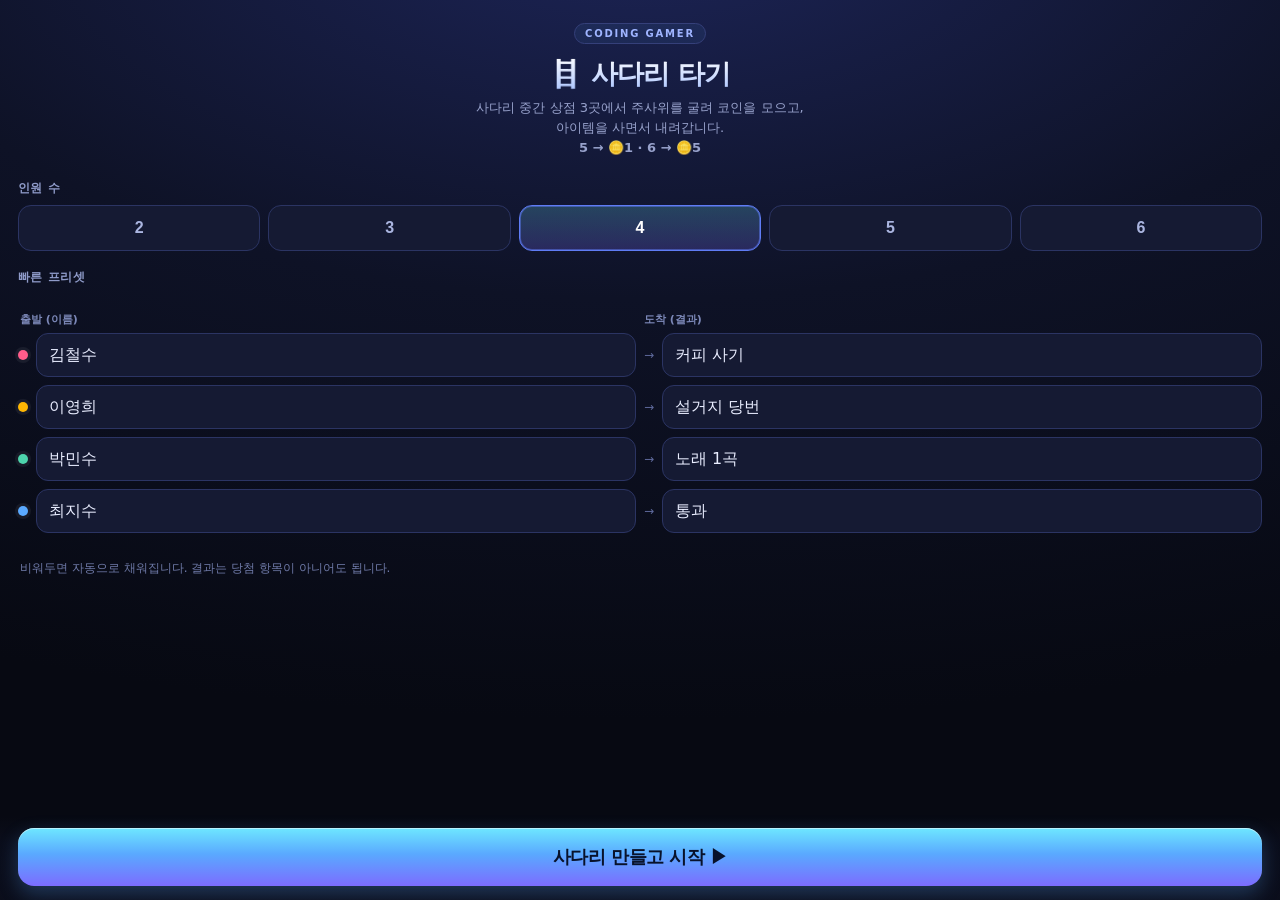
==== ladder/index.html @ 8402fd45 "사다리 타기 게임 1차: 상점 3곳·주사위 코인·아이템 슬롯 (/ladder/)" ====
<!doctype html>
<html lang="ko">
<head>
<meta charset="utf-8">
<meta name="viewport" content="width=device-width, initial-scale=1, viewport-fit=cover, maximum-scale=1, user-scalable=no">
<meta name="theme-color" content="#0b0e1c">
<meta name="apple-mobile-web-app-capable" content="yes">
<meta name="apple-mobile-web-app-status-bar-style" content="black-translucent">
<title>사다리 타기 · Coding Gamer</title>
<style>
  :root{
    --bg:#0b0e1c;
    --card:#151a33;
    --card2:#1b2142;
    --line:#2b3463;
    --txt:#e9edff;
    --dim:#98a2cc;
    --gold:#ffd166;
    --mint:#4dd4ac;
    --pink:#ff5c8a;
    --blue:#5aa9ff;
  }
  *{box-sizing:border-box;-webkit-tap-highlight-color:transparent}
  html,body{margin:0;padding:0;height:100%}
  body{
    background:radial-gradient(130% 90% at 50% -10%, #1d2559 0%, #0e1226 48%, #070912 100%);
    color:var(--txt);
    font-family:-apple-system,BlinkMacSystemFont,"Apple SD Gothic Neo","Pretendard","Malgun Gothic",system-ui,sans-serif;
    overscroll-behavior:none;
    -webkit-font-smoothing:antialiased;
  }
  #app{
    position:relative;
    height:100vh;
    height:100dvh;
    width:100%;
    overflow:hidden;
  }
  .screen{
    position:absolute;inset:0;
    display:none;
    flex-direction:column;
    padding-top:env(safe-area-inset-top);
    padding-bottom:env(safe-area-inset-bottom);
  }
  .screen.on{display:flex}

  /* ---------- 공통 ---------- */
  .badge{
    display:inline-block;
    font-size:10px;letter-spacing:.18em;font-weight:800;
    color:#9fb4ff;
    border:1px solid #35407a;
    border-radius:999px;
    padding:4px 10px;
    background:rgba(90,169,255,.08);
  }
  .primary{
    appearance:none;border:0;
    background:linear-gradient(180deg,#6ee7ff 0%,#5aa9ff 45%,#7c6cff 100%);
    color:#08122b;
    font-weight:900;
    font-size:17px;
    letter-spacing:-.01em;
    border-radius:16px;
    min-height:54px;
    padding:0 18px;
    box-shadow:0 8px 20px rgba(90,169,255,.28), inset 0 1px 0 rgba(255,255,255,.5);
    touch-action:manipulation;
  }
  .primary:active{transform:translateY(1px) scale(.995)}
  .primary:disabled{filter:grayscale(.55) brightness(.8);box-shadow:none;color:#c7d2f5}
  .primary.big{min-height:58px;font-size:18px;width:100%}
  .ghost{
    appearance:none;
    background:rgba(255,255,255,.06);
    color:#cfd8ff;
    border:1px solid var(--line);
    border-radius:15px;
    min-height:48px;
    font-size:15px;font-weight:700;
    padding:0 16px;
    touch-action:manipulation;
  }
  .ghost:active{background:rgba(255,255,255,.11)}
  .ghost.wide{width:100%}
  .icon-btn{
    appearance:none;border:1px solid var(--line);
    background:rgba(255,255,255,.05);
    color:#cfd8ff;
    width:40px;height:40px;border-radius:12px;
    font-size:20px;line-height:1;
    display:flex;align-items:center;justify-content:center;
    touch-action:manipulation;
  }

  /* ---------- 설정 화면 ---------- */
  #screen-setup{overflow-y:auto;-webkit-overflow-scrolling:touch}
  .setup-head{padding:22px 20px 8px;text-align:center;flex:0 0 auto}
  .setup-head h1{
    margin:12px 0 6px;
    font-size:27px;letter-spacing:-.03em;
    background:linear-gradient(180deg,#ffffff,#a9c3ff);
    -webkit-background-clip:text;background-clip:text;color:transparent;
  }
  .setup-head p{margin:0;color:var(--dim);font-size:13px;line-height:1.55}
  .setup-body{padding:14px 18px 8px;display:flex;flex-direction:column;gap:18px;flex:1 0 auto}
  .field > label,.col-title{
    display:block;font-size:12px;font-weight:800;color:#8f9bc9;
    letter-spacing:.04em;margin-bottom:8px;
  }
  .seg{display:flex;gap:8px}
  .seg button{
    flex:1;appearance:none;
    background:var(--card);border:1px solid var(--line);
    color:#aab5e0;font-size:16px;font-weight:800;
    height:46px;border-radius:13px;touch-action:manipulation;
  }
  .seg button.on{
    background:linear-gradient(180deg,rgba(110,231,255,.22),rgba(124,108,255,.24));
    border-color:#5f7cf5;color:#fff;
    box-shadow:0 0 0 1px rgba(95,124,245,.5) inset;
  }
  .chips{display:flex;gap:8px;flex-wrap:wrap}
  .chips button{
    appearance:none;
    background:rgba(255,255,255,.05);
    border:1px solid var(--line);
    color:#c3cdf0;
    font-size:13px;font-weight:700;
    padding:9px 12px;border-radius:999px;
    touch-action:manipulation;
  }
  .chips button:active{background:rgba(255,255,255,.12)}
  .prow-head{display:flex;gap:8px;margin:0 2px 6px;font-size:11px;font-weight:800;color:#7c88b8}
  .prow-head span:first-child{flex:1}
  .prow-head span:last-child{flex:1}
  .prow{display:flex;align-items:center;gap:8px;margin-bottom:8px}
  .prow .dot{width:10px;height:10px;border-radius:50%;flex:0 0 auto;box-shadow:0 0 0 3px rgba(255,255,255,.06)}
  .prow .arw{color:#5d689a;font-size:12px;flex:0 0 auto}
  .prow input{
    flex:1 1 0;min-width:0;
    background:var(--card);
    border:1px solid var(--line);
    color:var(--txt);
    border-radius:12px;
    height:44px;padding:0 12px;
    font-size:16px; /* iOS 확대 방지 */
    font-family:inherit;
  }
  .prow input::placeholder{color:#5b659a}
  .prow input:focus{outline:none;border-color:#5f7cf5;background:#1a2044}
  .hint{color:#6f7aa8;font-size:12px;line-height:1.5;margin:0 2px}
  .setup-foot{
    flex:0 0 auto;
    padding:12px 18px 14px;
    background:linear-gradient(180deg,rgba(11,14,28,0),rgba(11,14,28,.92) 32%);
    position:sticky;bottom:0;
  }

  /* ---------- 게임 화면 ---------- */
  #screen-game{padding:0}
  .topbar{
    flex:0 0 auto;
    display:flex;align-items:center;gap:10px;
    padding:calc(8px + env(safe-area-inset-top)) 14px 8px;
  }
  .tb-mid{flex:1;min-width:0;text-align:center}
  .tb-label{font-size:10px;font-weight:800;letter-spacing:.12em;color:#7f8bbd}
  .tb-name{
    font-size:16px;font-weight:900;letter-spacing:-.02em;
    white-space:nowrap;overflow:hidden;text-overflow:ellipsis;
  }
  .coin-chip{
    display:flex;align-items:center;gap:5px;
    background:rgba(255,209,102,.1);
    border:1px solid rgba(255,209,102,.35);
    color:var(--gold);
    border-radius:999px;
    padding:7px 12px;
    font-size:15px;font-weight:900;
    min-width:64px;justify-content:center;
  }
  .coin-chip b{font-variant-numeric:tabular-nums}
  .stage{
    position:relative;
    flex:1 1 auto;
    min-height:0;
    margin:2px 6px 0;
    overflow:hidden;
  }
  #ladder{display:block;width:100%;height:100%;touch-action:manipulation}
  .band{fill:rgba(255,209,102,.075);stroke:rgba(255,209,102,.22);stroke-width:1;stroke-dasharray:5 5}
  .rail{stroke:#aebcf5;stroke-width:7;stroke-linecap:round;opacity:.75}
  .rung{stroke:var(--gold);stroke-width:7;stroke-linecap:round;opacity:.92}
  .pname{font-size:13px;font-weight:800;fill:#dfe6ff;text-anchor:middle}
  .pname.done{fill:#7d88b8}
  .rres{font-size:12px;font-weight:700;fill:#a9b6e6;text-anchor:middle}
  .rres.hit{fill:var(--gold)}
  .tok{cursor:pointer}
  .tok-halo{fill:none;stroke:#fff;stroke-width:0;opacity:0}
  .tok.sel .tok-halo{stroke:#fff;stroke-width:2;opacity:.35}
  .tok-body{stroke:rgba(255,255,255,.9);stroke-width:2}
  .tok.sel .tok-body{stroke-width:2.5}
  .tok-num{font-size:11px;font-weight:900;fill:#0b0e1c;text-anchor:middle;pointer-events:none}
  .trail{fill:none;stroke-width:5;stroke-linecap:round;stroke-linejoin:round;opacity:.5}
  .shop-pill{
    position:absolute;right:2px;
    transform:translateY(-50%);
    display:flex;align-items:center;gap:3px;
    font-size:11px;font-weight:900;color:#0b0e1c;
    background:linear-gradient(180deg,#ffe6a3,#ffc94d);
    border-radius:9px;
    padding:4px 7px;
    box-shadow:0 2px 8px rgba(255,201,77,.28);
    pointer-events:none;
  }
  .shop-pill span{font-size:10px}
  .bottom{
    flex:0 0 auto;
    display:flex;gap:10px;align-items:stretch;
    padding:8px 14px calc(12px + env(safe-area-inset-bottom));
  }
  .bottom .primary{flex:1;white-space:nowrap;overflow:hidden;text-overflow:ellipsis}
  .btn-shuffle{
    width:56px;min-height:54px;border-radius:16px;
    appearance:none;background:rgba(255,255,255,.06);
    border:1px solid var(--line);color:#cfd8ff;font-size:20px;
    touch-action:manipulation;
  }
  .btn-shuffle:disabled{opacity:.35}

  /* ---------- 결과 화면 ---------- */
  #screen-result{overflow-y:auto;-webkit-overflow-scrolling:touch}
  .result-list{padding:6px 16px 10px;display:flex;flex-direction:column;gap:9px}
  .rrow{
    display:flex;align-items:center;gap:10px;
    background:linear-gradient(180deg,rgba(255,255,255,.06),rgba(255,255,255,.02));
    border:1px solid var(--line);
    border-radius:16px;
    padding:12px 13px;
  }
  .rrow .dot{width:11px;height:11px;border-radius:50%;flex:0 0 auto}
  .rmid{flex:1;min-width:0}
  .rname{font-size:14px;font-weight:900;letter-spacing:-.01em;white-space:nowrap;overflow:hidden;text-overflow:ellipsis}
  .ritems{font-size:11px;color:#8b96c6;margin-top:3px;line-height:1.45}
  .rright{text-align:right;flex:0 0 auto;max-width:44%}
  .ranswer{
    font-size:15px;font-weight:900;color:var(--gold);
    word-break:keep-all;line-height:1.25;
  }
  .rcoins{font-size:12px;font-weight:800;color:#c9d2f5;margin-top:3px}

  /* ---------- 모달 ---------- */
  .modal{
    position:fixed;inset:0;z-index:50;
    display:none;
    align-items:flex-end;justify-content:center;
    background:rgba(4,6,16,.66);
    -webkit-backdrop-filter:blur(6px);backdrop-filter:blur(6px);
  }
  .modal.on{display:flex}
  .sheet{
    width:100%;max-width:520px;
    max-height:92%;
    overflow-y:auto;-webkit-overflow-scrolling:touch;
    background:linear-gradient(180deg,#1a2145,#11152c 60%,#0e1224);
    border:1px solid #2c3566;
    border-bottom:0;
    border-radius:24px 24px 0 0;
    padding:8px 18px calc(18px + env(safe-area-inset-bottom));
    box-shadow:0 -12px 40px rgba(0,0,0,.55);
    animation:sheetUp .22s ease-out;
  }
  @keyframes sheetUp{from{transform:translateY(16px);opacity:.6}to{transform:translateY(0);opacity:1}}
  .sheet-grab{width:42px;height:4px;border-radius:99px;background:#3a4479;margin:4px auto 12px}
  .shop-head{text-align:center;margin-bottom:12px}
  .shop-title{font-size:19px;font-weight:900;letter-spacing:-.02em}
  .shop-sub{font-size:12px;color:#8b96c6;margin-top:4px}
  .coinbar{
    display:flex;align-items:center;justify-content:space-between;
    background:rgba(255,209,102,.1);
    border:1px solid rgba(255,209,102,.3);
    border-radius:14px;padding:11px 14px;
    font-size:14px;font-weight:800;color:#ffe3a1;
    margin-bottom:14px;
  }
  .coinbar b{font-size:19px;color:var(--gold);font-variant-numeric:tabular-nums}
  .dice-box{
    display:flex;flex-direction:column;align-items:center;gap:12px;
    padding:6px 0 16px;
  }
  .dice{
    width:82px;height:82px;border-radius:18px;
    background:linear-gradient(180deg,#ffffff,#dfe6ff);
    display:grid;grid-template-columns:repeat(3,1fr);grid-template-rows:repeat(3,1fr);
    padding:11px;gap:4px;
    box-shadow:0 6px 18px rgba(0,0,0,.35), inset 0 -3px 0 rgba(120,140,200,.25);
  }
  .dice span{border-radius:50%;background:transparent;transition:background .06s}
  .dice span.on{background:#161c3a}
  .dice.rolling{animation:diceRoll .5s linear infinite}
  @keyframes diceRoll{0%{transform:rotate(0) scale(1)}50%{transform:rotate(9deg) scale(1.06)}100%{transform:rotate(0) scale(1)}}
  .dice-msg{min-height:20px;font-size:13px;color:#8f9bc9;text-align:center;font-weight:700}
  .dice-msg .good{color:var(--mint);font-size:15px}
  .dice-msg .sad{color:#ffa9a9;font-size:15px}
  .dice-box .primary{width:100%}
  .shop-items-title{
    font-size:12px;font-weight:800;color:#8f9bc9;letter-spacing:.03em;
    margin:6px 0 8px;display:flex;justify-content:space-between;align-items:center;
  }
  .shop-items-title span{font-weight:600;color:#5f6a9c}
  .shop-items{display:flex;flex-direction:column;gap:8px;margin-bottom:14px}
  .item{
    display:flex;align-items:center;gap:10px;
    background:rgba(255,255,255,.045);
    border:1px solid #262e57;
    border-radius:14px;padding:10px 11px;
  }
  .item.owned{border-color:rgba(77,212,172,.45);background:rgba(77,212,172,.08)}
  .item-ic{
    width:38px;height:38px;border-radius:11px;flex:0 0 auto;
    display:flex;align-items:center;justify-content:center;
    font-size:19px;background:rgba(255,255,255,.07);
  }
  .item-mid{flex:1;min-width:0}
  .item-name{font-size:14px;font-weight:800;white-space:nowrap;overflow:hidden;text-overflow:ellipsis}
  .item-note{font-size:11px;color:#7b86b6;margin-top:2px}
  .buy{
    appearance:none;border:1px solid #3a4a90;
    background:linear-gradient(180deg,rgba(90,169,255,.28),rgba(124,108,255,.28));
    color:#e9efff;font-weight:900;font-size:13px;
    border-radius:11px;padding:9px 12px;min-width:74px;
    touch-action:manipulation;
  }
  .buy:active{transform:translateY(1px)}
  .buy:disabled{opacity:.45}
  .buy.off{border-color:#2a3161;background:rgba(255,255,255,.04);color:#7d87b5}
  .buy.done{border-color:rgba(77,212,172,.5);background:rgba(77,212,172,.16);color:#8bf0cd}
  .ghost:disabled{opacity:.5}

  /* 결과 모달 */
  .res-emoji{text-align:center;font-size:44px;line-height:1;margin:6px 0 10px}
  .res-name{text-align:center;font-size:14px;color:#a3aed8;font-weight:700}
  .res-answer{
    text-align:center;font-size:26px;font-weight:900;letter-spacing:-.03em;
    color:var(--gold);margin:6px 0 16px;word-break:keep-all;line-height:1.25;
  }
  .res-stats{
    display:flex;gap:8px;margin-bottom:12px;
  }
  .stat{
    flex:1;text-align:center;
    background:rgba(255,255,255,.05);border:1px solid #262e57;
    border-radius:14px;padding:10px 6px;
  }
  .stat b{display:block;font-size:18px;font-variant-numeric:tabular-nums}
  .stat span{font-size:11px;color:#8b96c6;font-weight:700}
  .inv-wrap{display:flex;flex-wrap:wrap;gap:6px;margin-bottom:16px;justify-content:center}
  .inv{
    font-size:12px;font-weight:700;color:#cfe6ff;
    background:rgba(90,169,255,.13);
    border:1px solid #32407a;
    border-radius:999px;padding:6px 10px;
  }
  .inv.empty{color:#7d87b5;background:rgba(255,255,255,.04);border-color:#262e57}
  .sheet .primary + .ghost{margin-top:8px}
  .res-total{
    text-align:center;font-size:13px;color:#9aa5d3;font-weight:700;
    margin:0 0 4px;
  }
</style>
</head>
<body>
<div id="app">

  <!-- ============ 설정 ============ -->
  <section id="screen-setup" class="screen on">
    <div class="setup-head">
      <div class="badge">CODING GAMER</div>
      <h1>🪜 사다리 타기</h1>
      <p>사다리 중간 상점 3곳에서 주사위를 굴려 코인을 모으고,<br>아이템을 사면서 내려갑니다.<br><b>5 → 🪙1 · 6 → 🪙5</b></p>
    </div>
    <div class="setup-body">
      <div class="field">
        <label>인원 수</label>
        <div class="seg" id="seg-count"></div>
      </div>
      <div class="field">
        <label>빠른 프리셋</label>
        <div class="chips" id="presets"></div>
      </div>
      <div class="field">
        <div class="prow-head"><span>출발 (이름)</span><span>도착 (결과)</span></div>
        <div id="rows"></div>
      </div>
      <p class="hint">비워두면 자동으로 채워집니다. 결과는 당첨 항목이 아니어도 됩니다.</p>
    </div>
    <div class="setup-foot">
      <button id="btn-start" class="primary big">사다리 만들고 시작 ▶</button>
    </div>
  </section>

  <!-- ============ 게임 ============ -->
  <section id="screen-game" class="screen">
    <div class="topbar">
      <button class="icon-btn" id="btn-back" aria-label="설정으로 돌아가기">‹</button>
      <div class="tb-mid">
        <div class="tb-label">현재 차례</div>
        <div class="tb-name" id="tb-name">-</div>
      </div>
      <div class="coin-chip"><span>🪙</span><b id="tb-coins">0</b></div>
    </div>
    <div class="stage" id="stage">
      <svg id="ladder" xmlns="http://www.w3.org/2000/svg" aria-label="사다리"></svg>
    </div>
    <div class="bottom">
      <button class="btn-shuffle" id="btn-shuffle" aria-label="사다리 다시 섞기">🔀</button>
      <button class="primary" id="btn-walk">▶ 출발!</button>
    </div>
  </section>

  <!-- ============ 최종 결과 ============ -->
  <section id="screen-result" class="screen">
    <div class="setup-head">
      <div class="badge">CODING GAMER</div>
      <h1>🏁 최종 결과</h1>
      <p class="res-total" id="res-total"></p>
    </div>
    <div class="result-list" id="result-list"></div>
    <div class="setup-foot">
      <button id="btn-again" class="primary big">🔄 다시 하기</button>
      <button id="btn-new" class="ghost wide" style="margin-top:8px">참가자 · 결과 다시 설정</button>
    </div>
  </section>

</div>

<div class="modal" id="modal"><div class="sheet" id="sheet"></div></div>

<script>
(function(){
  'use strict';

  /* ---------------- 기본 데이터 ---------------- */
  var COLORS = ['#ff5c8a','#ffb703','#4dd4ac','#5aa9ff','#b585ff','#ff8a4d'];
  var ITEMS = [
    {id:'A', emoji:'🎁', name:'임시 아이템 A', price:1, note:'효과 추후 설정'},
    {id:'B', emoji:'✨', name:'임시 아이템 B', price:3, note:'효과 추후 설정'},
    {id:'C', emoji:'🏆', name:'임시 아이템 C', price:5, note:'효과 추후 설정'}
  ];
  var PRESETS = [
    {label:'2명 · 내기', names:['나','너'], results:['커피 사기','통과']},
    {label:'4명 · 벌칙', names:['김철수','이영희','박민수','최지수'], results:['커피 사기','설거지 당번','노래 1곡','통과']},
    {label:'6명 · 팀 나누기', names:['A','B','C','D','E','F'], results:['1조','2조','1조','2조','1조','2조']}
  ];
  var LEVELS = 12;
  var SHOP_LEVELS = [3, 6, 9];

  var S = {
    count: 4,
    names: [],
    results: [],
    players: [],
    rungs: [],
    selected: 0,
    geom: null,
    shop: null,
    locked: false
  };

  function $(id){ return document.getElementById(id); }
  function esc(s){
    return String(s).replace(/[&<>"']/g, function(c){
      return ({'&':'&amp;','<':'&lt;','>':'&gt;','"':'&quot;',"'":'&#39;'})[c];
    });
  }
  function chars(s){ return Array.from(String(s)); }
  function fit(s, max){
    var a = chars(s);
    if(a.length <= max) return s;
    return a.slice(0, Math.max(1, max-1)).join('') + '…';
  }
  function wrap2(s, max){
    var a = chars(s);
    if(a.length <= max) return [s];
    var l1 = a.slice(0, max).join('');
    var l2 = a.slice(max, max*2).join('');
    if(a.length > max*2) l2 = chars(l2).slice(0, Math.max(1,max-1)).join('') + '…';
    return [l1, l2];
  }

  /* ---------------- 설정 화면 ---------------- */
  function initSeg(){
    var box = $('seg-count');
    box.innerHTML = '';
    for(var n = 2; n <= 6; n++){
      (function(n){
        var b = document.createElement('button');
        b.type = 'button';
        b.textContent = n;
        b.dataset.n = n;
        if(n === S.count) b.className = 'on';
        b.addEventListener('click', function(){ setCount(n); });
        box.appendChild(b);
      })(n);
    }
  }
  function initPresets(){
    var box = $('presets');
    box.innerHTML = '';
    PRESETS.forEach(function(p, i){
      var b = document.createElement('button');
      b.type = 'button';
      b.textContent = p.label;
      b.addEventListener('click', function(){ applyPreset(i); });
      box.appendChild(b);
    });
  }
  function setCount(n){
    S.count = n;
    while(S.names.length < n) S.names.push('');
    while(S.results.length < n) S.results.push('');
    S.names.length = n;
    S.results.length = n;
    initSeg();
    renderRows();
  }
  function applyPreset(i){
    var p = PRESETS[i];
    S.count = p.names.length;
    S.names = p.names.slice();
    S.results = p.results.slice();
    initSeg();
    renderRows();
  }
  function renderRows(){
    var box = $('rows');
    var html = '';
    for(var i = 0; i < S.count; i++){
      html += '<div class="prow">'
        + '<span class="dot" style="background:' + COLORS[i] + '"></span>'
        + '<input class="in-name" data-i="' + i + '" maxlength="12" placeholder="참가자 ' + (i+1) + '" value="' + esc(S.names[i] || '') + '">'
        + '<span class="arw">→</span>'
        + '<input class="in-res" data-i="' + i + '" maxlength="16" placeholder="결과 ' + (i+1) + '" value="' + esc(S.results[i] || '') + '">'
        + '</div>';
    }
    box.innerHTML = html;
    Array.prototype.forEach.call(box.querySelectorAll('.in-name'), function(inp){
      inp.addEventListener('input', function(){
        S.names[+inp.dataset.i] = inp.value;
      });
    });
    Array.prototype.forEach.call(box.querySelectorAll('.in-res'), function(inp){
      inp.addEventListener('input', function(){
        S.results[+inp.dataset.i] = inp.value;
      });
    });
  }

  /* ---------------- 사다리 생성 ---------------- */
  function shuffle(a){
    for(var i = a.length - 1; i > 0; i--){
      var j = Math.floor(Math.random() * (i + 1));
      var t = a[i]; a[i] = a[j]; a[j] = t;
    }
    return a;
  }
  function makeRungs(n, levels){
    var out = [];
    for(var l = 0; l < levels; l++){
      var pairs = [];
      for(var c = 0; c < n - 1; c++) pairs.push(c);
      shuffle(pairs);
      var used = [];
      for(var k = 0; k < n; k++) used.push(false);
      var row = [];
      for(var p = 0; p < pairs.length; p++){
        var a = pairs[p];
        if(used[a] || used[a+1]) continue;
        if(Math.random() < 0.62){
          used[a] = true; used[a+1] = true;
          row.push({a:a, b:a+1});
        }
      }
      row.sort(function(x, y){ return x.a - y.a; });
      out.push(row);
    }
    return out;
  }
  function rungAt(l, c){
    var row = S.rungs[l] || [];
    for(var i = 0; i < row.length; i++){
      if(row[i].a === c || row[i].b === c) return row[i];
    }
    return null;
  }
  function buildPath(startCol){
    var g = S.geom;
    var c = startCol;
    var pts = [{x:g.x(c), y:g.tokenY, level:-1}];
    for(var l = 0; l < LEVELS; l++){
      var y = g.yLevel(l);
      var r = rungAt(l, c);
      if(r){
        pts.push({x:g.x(c), y:y, level:l});
        c = (r.a === c) ? r.b : r.a;
        pts.push({x:g.x(c), y:y, level:l});
      } else {
        pts.push({x:g.x(c), y:y, level:l});
      }
    }
    pts.push({x:g.x(c), y:g.yBot, level:LEVELS});
    return {pts:pts, endCol:c};
  }

  /* ---------------- 레이아웃 & 그리기 ---------------- */
  function layout(){
    var stage = $('stage');
    var W = Math.max(240, stage.clientWidth || 360);
    var H = Math.max(300, stage.clientHeight || 480);
    var n = S.count;
    var padL = 20, padR = 54;
    var usable = Math.max(40, W - padL - padR);
    var colW = n > 1 ? usable / (n - 1) : usable;
    var yTop = 58;
    var yBot = H - 64;
    var gap = Math.max(16, (yBot - yTop) / (LEVELS + 1));
    S.geom = {
      W:W, H:H, n:n, padL:padL, padR:padR, colW:colW,
      nameY:20, tokenY:44, yTop:yTop, yBot:yBot, gap:gap,
      x:function(c){ return padL + colW * c; },
      yLevel:function(l){ return yTop + gap * (l + 1); }
    };
  }

  function draw(){
    var g = S.geom;
    var svg = $('ladder');
    svg.setAttribute('viewBox', '0 0 ' + g.W + ' ' + g.H);
    var nameMax = Math.max(2, Math.floor(g.colW / 13));
    var resMax = Math.max(2, Math.floor(g.colW / 11.5));
    var h = '';

    /* 상점 구간 */
    for(var i = 0; i < SHOP_LEVELS.length; i++){
      var y = g.yLevel(SHOP_LEVELS[i]);
      h += '<rect class="band" x="0" y="' + (y - 15) + '" width="' + g.W + '" height="30" rx="9"></rect>';
    }

    /* 세로 기둥 */
    for(var c = 0; c < g.n; c++){
      h += '<line class="rail" x1="' + g.x(c) + '" y1="' + g.yTop + '" x2="' + g.x(c) + '" y2="' + g.yBot + '"></line>';
    }

    /* 가로줄 */
    for(var l = 0; l < LEVELS; l++){
      var yy = g.yLevel(l);
      var row = S.rungs[l] || [];
      for(var r = 0; r < row.length; r++){
        h += '<line class="rung" x1="' + g.x(row[r].a) + '" y1="' + yy + '" x2="' + g.x(row[r].b) + '" y2="' + yy + '"></line>';
      }
    }

    /* 이동 자취 */
    h += '<g id="trails"></g>';

    /* 이름 / 결과 */
    for(var p = 0; p < g.n; p++){
      var nm = S.players[p] ? S.players[p].name : S.names[p];
      var done = S.players[p] && S.players[p].finished;
      h += '<text class="pname' + (done ? ' done' : '') + '" x="' + g.x(p) + '" y="' + g.nameY + '">' + esc(fit(nm || '', nameMax)) + '</text>';

      var rs = S.results[p] || '';
      var lines = wrap2(rs, resMax);
      var hit = done && S.players[p].endCol === p;
      var y1 = lines.length > 1 ? g.H - 40 : g.H - 28;
      for(var li = 0; li < lines.length; li++){
        h += '<text class="rres' + (hit ? ' hit' : '') + '" x="' + g.x(p) + '" y="' + (y1 + li * 16) + '">' + esc(lines[li]) + '</text>';
      }
    }

    /* 말 */
    h += '<g id="tokens"></g>';

    svg.innerHTML = h;

    /* 상점 표시 */
    var stage = $('stage');
    Array.prototype.forEach.call(stage.querySelectorAll('.shop-pill'), function(el){ el.remove(); });
    for(var s = 0; s < SHOP_LEVELS.length; s++){
      var pill = document.createElement('div');
      pill.className = 'shop-pill';
      pill.style.top = g.yLevel(SHOP_LEVELS[s]) + 'px';
      pill.innerHTML = '🏪<span>' + (s + 1) + '</span>';
      stage.appendChild(pill);
    }

    renderTokens();
    redrawTrails();
  }

  function renderTokens(){
    var g = S.geom;
    var box = document.getElementById('tokens');
    if(!box) return;
    var h = '';
    for(var i = 0; i < S.players.length; i++){
      var p = S.players[i];
      var pos = p.pos || {x:g.x(i), y:g.tokenY};
      h += '<g class="tok' + (S.selected === i && !p.finished ? ' sel' : '') + '" data-i="' + i + '" transform="translate(' + pos.x.toFixed(1) + ',' + pos.y.toFixed(1) + ')">'
        + '<circle class="tok-halo" r="17"></circle>'
        + '<circle class="tok-body" r="12" fill="' + p.color + '"></circle>'
        + '<text class="tok-num" y="4">' + (i + 1) + '</text>'
        + '</g>';
    }
    box.innerHTML = h;
  }

  function tokenEl(i){
    return document.querySelector('.tok[data-i="' + i + '"]');
  }
  function setTokenPos(i, x, y){
    var el = tokenEl(i);
    if(el) el.setAttribute('transform', 'translate(' + x.toFixed(1) + ',' + y.toFixed(1) + ')');
    if(S.players[i]) S.players[i].pos = {x:x, y:y};
  }

  function redrawTrails(){
    var box = document.getElementById('trails');
    if(!box) return;
    box.innerHTML = '';
    for(var i = 0; i < S.players.length; i++){
      var t = S.players[i].trail;
      if(!t || t.length < 2) continue;
      var pts = t.map(function(p){ return p.x.toFixed(1) + ',' + p.y.toFixed(1); }).join(' ');
      var pl = document.createElementNS('http://www.w3.org/2000/svg', 'polyline');
      pl.setAttribute('class', 'trail');
      pl.setAttribute('points', pts);
      pl.setAttribute('stroke', S.players[i].color);
      box.appendChild(pl);
    }
  }

  /* ---------------- 걷기 애니메이션 ---------------- */
  var walk = null;
  var raf = null;
  var lastTs = 0;

  function startWalk(pi){
    var p = S.players[pi];
    if(p.finished) return;
    var path = buildPath(i0(pi));
    p.path = path.pts;
    p.endCol = path.endCol;
    p.trail = [{x:path.pts[0].x, y:path.pts[0].y}];
    walk = {pi:pi, pts:path.pts, si:0, off:0, speed:230, paused:false, done:false};
    S.selected = pi;
    S.locked = true;
    $('btn-walk').disabled = true;
    $('btn-shuffle').disabled = true;
    updateTopbar();
    redrawTrails();
    lastTs = 0;
    if(!raf) raf = requestAnimationFrame(tick);
  }
  function i0(pi){ return S.players[pi].startCol; }

  function tick(ts){
    raf = requestAnimationFrame(tick);
    if(!walk || walk.paused || walk.done){ lastTs = ts; return; }
    if(!lastTs){ lastTs = ts; return; }
    var dt = Math.min(0.05, (ts - lastTs) / 1000);
    lastTs = ts;
    var remain = walk.speed * dt;
    var pts = walk.pts;
    var moved = false;

    while(remain > 0 && walk.si < pts.length - 1){
      var a = pts[walk.si], b = pts[walk.si + 1];
      var len = Math.hypot(b.x - a.x, b.y - a.y) || 0.0001;
      var left = len - walk.off;
      if(remain < left){
        walk.off += remain;
        remain = 0;
        moved = true;
        break;
      }
      remain -= left;
      walk.si++;
      walk.off = 0;
      moved = true;
      var pt = pts[walk.si];
      S.players[walk.pi].trail.push({x:pt.x, y:pt.y});

      if(isShopStop(walk.si)){
        var shopIdx = SHOP_LEVELS.indexOf(pt.level);
        var pl = S.players[walk.pi];
        if(shopIdx >= 0 && !pl.shops[shopIdx].visited){
          pl.shops[shopIdx].visited = true;
          walk.paused = true;
          walk.off = 0;
          var cur = curPos();
          setTokenPos(walk.pi, cur.x, cur.y);
          redrawTrails();
          showShop(walk.pi, shopIdx);
          return;
        }
      }
    }

    if(moved){
      var c = curPos();
      setTokenPos(walk.pi, c.x, c.y);
      redrawTrails();
    }
    if(walk.si >= pts.length - 1){
      finishWalk();
    }
  }

  function isShopStop(i){
    var pts = walk.pts;
    var p = pts[i];
    if(SHOP_LEVELS.indexOf(p.level) < 0) return false;
    var next = pts[i + 1];
    return !next || next.level !== p.level;
  }

  function curPos(){
    var pts = walk.pts;
    var a = pts[walk.si];
    var b = pts[walk.si + 1];
    if(!b) return {x:a.x, y:a.y};
    var len = Math.hypot(b.x - a.x, b.y - a.y) || 0.0001;
    var t = Math.min(1, walk.off / len);
    return {x:a.x + (b.x - a.x) * t, y:a.y + (b.y - a.y) * t};
  }

  function finishWalk(){
    if(!walk) return;
    var pi = walk.pi;
    walk.done = true;
    var p = S.players[pi];
    p.finished = true;
    p.result = S.results[p.endCol] || '';
    var g = S.geom;
    setTokenPos(pi, g.x(p.endCol), g.yBot);
    var el = tokenEl(pi);
    if(el) el.classList.remove('sel');
    redrawTrails();
    updateTopbar();
    showPlayerResult(pi);
  }

  function abortWalk(){
    if(walk){ walk.done = true; walk.paused = false; }
    walk = null;
    S.locked = false;
  }

  /* ---------------- 상점 모달 ---------------- */
  function showShop(pi, si){
    S.shop = {pi:pi, si:si};
    var p = S.players[pi];
    var st = p.shops[si];
    var sheet = $('sheet');
    sheet.innerHTML = ''
      + '<div class="sheet-grab"></div>'
      + '<div class="shop-head">'
      + '  <div class="shop-title">🏪 상점 ' + (si + 1) + ' / 3</div>'
      + '  <div class="shop-sub">' + esc(p.name) + ' · 사다리 중간 ' + (si + 1) + '번째 상점</div>'
      + '</div>'
      + '<div class="coinbar"><span>🪙 보유 코인</span><b id="m-coins">' + p.coins + '</b></div>'
      + '<div class="dice-box">'
      + '  <div class="dice" id="dice">' + '<span></span>'.repeat(9) + '</div>'
      + '  <button class="primary" id="btn-roll">🎲 주사위 굴리기</button>'
      + '  <div class="dice-msg" id="dice-msg">상점마다 1번! 5 → 🪙1 · 6 → 🪙5</div>'
      + '</div>'
      + '<div class="shop-items-title">상점 아이템 <span>테스트 슬롯 · 효과 추후 설정</span></div>'
      + '<div class="shop-items" id="shop-items"></div>'
      + '<button class="ghost wide" id="btn-resume">⬇ 계속 내려가기</button>';

    setDice(st.rolled ? st.value : 1);
    if(st.rolled){
      var rb = $('btn-roll');
      rb.disabled = true;
      rb.textContent = '✔ 굴림 완료';
      showDiceMessage(st.value, st.gain);
    }
    $('btn-roll').addEventListener('click', rollDice);
    $('btn-resume').addEventListener('click', resumeWalk);
    renderShopItems();
    $('modal').classList.add('on');
  }

  function setDice(v){
    var d = $('dice');
    if(!d) return;
    var map = {1:[4], 2:[0,8], 3:[0,4,8], 4:[0,2,6,8], 5:[0,2,4,6,8], 6:[0,2,3,5,6,8]};
    var on = map[v] || [];
    var kids = d.children;
    for(var i = 0; i < kids.length; i++){
      if(on.indexOf(i) >= 0) kids[i].classList.add('on');
      else kids[i].classList.remove('on');
    }
  }

  function showDiceMessage(v, gain){
    var msg = $('dice-msg');
    if(!msg) return;
    if(v === 5) msg.innerHTML = '<b class="good">🎉 5! 코인 1개 획득</b>';
    else if(v === 6) msg.innerHTML = '<b class="good">🎉 6! 코인 5개 획득</b>';
    else msg.innerHTML = '<b class="sad">😅 ' + v + ' · 이번엔 코인 없음</b>';
  }

  function rollDice(){
    var pi = S.shop.pi, si = S.shop.si;
    var p = S.players[pi], st = p.shops[si];
    if(st.rolled) return;
    var btn = $('btn-roll');
    var dice = $('dice');
    var msg = $('dice-msg');
    var rbtn = $('btn-resume');
    btn.disabled = true;
    if(rbtn) rbtn.disabled = true;
    btn.textContent = '굴리는 중…';
    dice.classList.add('rolling');
    msg.textContent = '';
    var n = 0;
    var iv = setInterval(function(){
      setDice(1 + Math.floor(Math.random() * 6));
      n++;
      if(n >= 12){
        clearInterval(iv);
        var v = 1 + Math.floor(Math.random() * 6);
        setDice(v);
        dice.classList.remove('rolling');
        st.rolled = true;
        st.value = v;
        st.gain = (v === 5) ? 1 : (v === 6) ? 5 : 0;
        p.coins += st.gain;
        btn.textContent = '✔ 굴림 완료';
        var mc = $('m-coins');
        if(mc) mc.textContent = p.coins;
        var rr = $('btn-resume');
        if(rr) rr.disabled = false;
        updateTopbar();
        showDiceMessage(v, st.gain);
        renderShopItems();
      }
    }, 70);
  }

  function renderShopItems(){
    var pi = S.shop.pi, si = S.shop.si;
    var p = S.players[pi], st = p.shops[si];
    var box = $('shop-items');
    if(!box) return;
    var html = '';
    for(var i = 0; i < ITEMS.length; i++){
      var it = ITEMS[i];
      var owned = st.bought.indexOf(it.id) >= 0;
      var afford = p.coins >= it.price;
      var cls = owned ? 'buy done' : (afford ? 'buy' : 'buy off');
      var label = owned ? '구매 완료' : ('🪙 ' + it.price);
      html += '<div class="item' + (owned ? ' owned' : '') + '">'
        + '<div class="item-ic">' + it.emoji + '</div>'
        + '<div class="item-mid"><div class="item-name">' + esc(it.name) + '</div>'
        + '<div class="item-note">' + esc(it.note) + '</div></div>'
        + '<button class="' + cls + '" data-item="' + it.id + '"' + (owned || !afford ? ' disabled' : '') + '>' + label + '</button>'
        + '</div>';
    }
    box.innerHTML = html;
    Array.prototype.forEach.call(box.querySelectorAll('button[data-item]'), function(b){
      b.addEventListener('click', function(){ buyItem(b.dataset.item); });
    });
  }

  function buyItem(itemId){
    var pi = S.shop.pi, si = S.shop.si;
    var p = S.players[pi], st = p.shops[si];
    var it = null;
    for(var i = 0; i < ITEMS.length; i++) if(ITEMS[i].id === itemId) it = ITEMS[i];
    if(!it) return;
    if(st.bought.indexOf(itemId) >= 0) return;
    if(p.coins < it.price) return;
    p.coins -= it.price;
    st.bought.push(itemId);
    p.items.push(itemId);
    var mc2 = $('m-coins');
    if(mc2) mc2.textContent = p.coins;
    updateTopbar();
    renderShopItems();
  }

  function resumeWalk(){
    closeModal();
    if(walk){
      walk.paused = false;
      lastTs = 0;
      if(!raf) raf = requestAnimationFrame(tick);
    }
  }

  /* ---------------- 결과 ---------------- */
  function itemChips(list){
    if(!list.length) return '<span class="inv empty">구매한 아이템 없음</span>';
    var counts = {};
    list.forEach(function(id){ counts[id] = (counts[id] || 0) + 1; });
    var out = '';
    for(var i = 0; i < ITEMS.length; i++){
      var it = ITEMS[i];
      if(!counts[it.id]) continue;
      out += '<span class="inv">' + it.emoji + ' ' + esc(it.name) + (counts[it.id] > 1 ? ' ×' + counts[it.id] : '') + '</span>';
    }
    return out;
  }

  function showPlayerResult(pi){
    var p = S.players[pi];
    var remain = S.players.filter(function(x){ return !x.finished; }).length;
    var sheet = $('sheet');
    sheet.innerHTML = ''
      + '<div class="sheet-grab"></div>'
      + '<div class="res-emoji">🏁</div>'
      + '<div class="res-name">' + esc(p.name) + ' 도착!</div>'
      + '<div class="res-answer">' + esc(p.result) + '</div>'
      + '<div class="res-stats">'
      + '  <div class="stat"><b id="r-coins">' + p.coins + '</b><span>획득 코인</span></div>'
      + '  <div class="stat"><b>' + p.items.length + '</b><span>보유 아이템</span></div>'
      + '</div>'
      + '<div class="inv-wrap">' + itemChips(p.items) + '</div>'
      + (remain > 0
          ? '<button class="primary big" id="btn-next">다음 사람 ▶ (' + remain + '명 남음)</button>'
            + '<button class="ghost wide" id="btn-final">여기서 결과 보기</button>'
          : '<button class="primary big" id="btn-final">🏁 최종 결과 보기</button>');
    $('modal').classList.add('on');
    if(remain > 0) $('btn-next').addEventListener('click', function(){ startNext(pi); });
    $('btn-final').addEventListener('click', function(){ closeModal(); showFinal(); });
  }

  function startNext(fromPi){
    var n = S.players.length;
    var next = -1;
    for(var k = 1; k <= n; k++){
      var i = (fromPi + k) % n;
      if(!S.players[i].finished){ next = i; break; }
    }
    if(next < 0){ closeModal(); showFinal(); return; }
    closeModal();
    S.selected = next;
    updateTopbar();
    startWalk(next);
  }

  function closeModal(){
    $('modal').classList.remove('on');
  }

  function showFinal(){
    S.locked = false;
    var totalCoins = 0, totalItems = 0;
    S.players.forEach(function(p){ totalCoins += p.coins; totalItems += p.items.length; });
    $('res-total').innerHTML = '획득 코인 총합 <b style="color:var(--gold)">🪙 ' + totalCoins + '</b> · 아이템 ' + totalItems + '개';
    var html = '';
    S.players.forEach(function(p, i){
      html += '<div class="rrow">'
        + '<span class="dot" style="background:' + p.color + '"></span>'
        + '<div class="rmid"><div class="rname">' + esc(p.name) + '</div>'
        + '<div class="ritems">' + (p.items.length ? esc(p.items.map(function(id){
            for(var x = 0; x < ITEMS.length; x++) if(ITEMS[x].id === id) return ITEMS[x].emoji + ' ' + ITEMS[x].name;
            return id;
          }).join(' · ')) : '아이템 없음') + '</div></div>'
        + '<div class="rright"><div class="ranswer">' + esc(p.result || '미도착') + '</div>'
        + '<div class="rcoins">🪙 ' + p.coins + ' · 🎁 ' + p.items.length + '</div></div>'
        + '</div>';
    });
    $('result-list').innerHTML = html;
    showScreen('result');
  }

  /* ---------------- 화면 전환 / 시작 ---------------- */
  function showScreen(name){
    ['setup', 'game', 'result'].forEach(function(s){
      $('screen-' + s).classList.toggle('on', s === name);
    });
  }

  function updateTopbar(){
    var p = S.players[S.selected];
    if(!p) return;
    $('tb-name').textContent = p.name;
    $('tb-coins').textContent = p.coins;
    var btn = $('btn-walk');
    btn.textContent = '▶ ' + p.name + ' 출발!';
    btn.disabled = !!walk && !walk.done;
  }

  function newGame(){
    /* 이름/결과 확정 */
    var names = [], results = [];
    for(var i = 0; i < S.count; i++){
      var nm = (S.names[i] || '').trim();
      var rs = (S.results[i] || '').trim();
      names.push(nm || ('참가자 ' + (i + 1)));
      results.push(rs || ('결과 ' + (i + 1)));
    }
    S.names = names;
    S.results = results;

    S.players = names.map(function(nm, i){
      return {
        name:nm,
        color:COLORS[i],
        startCol:i,
        endCol:null,
        coins:0,
        items:[],
        finished:false,
        result:null,
        pos:null,
        trail:[],
        shops:SHOP_LEVELS.map(function(){ return {visited:false, rolled:false, value:null, gain:0, bought:[]}; })
      };
    });
    S.selected = 0;
    S.rungs = makeRungs(S.count, LEVELS);
    abortWalk();
    S.locked = false;

    showScreen('game');
    requestAnimationFrame(function(){
      layout();
      S.players.forEach(function(p, i){
        p.pos = {x:S.geom.x(i), y:S.geom.tokenY};
      });
      draw();
      updateTopbar();
      $('btn-shuffle').disabled = false;
    });
  }

  function resetRound(){
    S.players.forEach(function(p, i){
      p.coins = 0;
      p.items = [];
      p.finished = false;
      p.result = null;
      p.endCol = null;
      p.trail = [];
      p.shops = SHOP_LEVELS.map(function(){ return {visited:false, rolled:false, value:null, gain:0, bought:[]}; });
      p.pos = {x:S.geom.x(i), y:S.geom.tokenY};
    });
    S.selected = 0;
    S.rungs = makeRungs(S.count, LEVELS);
    abortWalk();
    showScreen('game');
    requestAnimationFrame(function(){
      layout();
      S.players.forEach(function(p, i){
        p.pos = {x:S.geom.x(i), y:S.geom.tokenY};
      });
      draw();
      updateTopbar();
      $('btn-shuffle').disabled = false;
    });
  }

  /* ---------------- 이벤트 ---------------- */
  $('btn-start').addEventListener('click', newGame);
  $('btn-again').addEventListener('click', resetRound);
  $('btn-new').addEventListener('click', function(){
    abortWalk();
    showScreen('setup');
    setCount(S.count);
  });

  $('btn-walk').addEventListener('click', function(){
    if(walk && !walk.done) return;
    var p = S.players[S.selected];
    if(!p || p.finished){
      var n = S.players.length;
      var found = -1;
      for(var k = 0; k < n; k++){
        var i = (S.selected + k) % n;
        if(!S.players[i].finished){ found = i; break; }
      }
      if(found < 0) return;
      S.selected = found;
      updateTopbar();
    }
    startWalk(S.selected);
  });

  $('btn-shuffle').addEventListener('click', function(){
    if(walk && !walk.done) return;
    var anyStarted = S.players.some(function(p){ return p.finished || p.shops.some(function(s){ return s.visited; }); });
    if(anyStarted) return;
    S.rungs = makeRungs(S.count, LEVELS);
    draw();
  });

  $('btn-back').addEventListener('click', function(){
    if(window.confirm('사다리를 나가고 설정 화면으로 돌아갈까요?\n진행 중인 판은 사라집니다.')){
      abortWalk();
      closeModal();
      showScreen('setup');
      setCount(S.count);
    }
  });

  $('ladder').addEventListener('click', function(e){
    if(walk && !walk.done) return;
    var t = e.target;
    while(t && t !== this){
      if(t.classList && t.classList.contains('tok')){
        var i = +t.dataset.i;
        if(S.players[i] && !S.players[i].finished){
          S.selected = i;
          updateTopbar();
          renderTokens();
        }
        return;
      }
      t = t.parentNode;
    }
  });

  window.addEventListener('resize', function(){
    if(!$('screen-game').classList.contains('on')) return;
    if(walk && !walk.done) return; /* 진행 중에는 다시 그리지 않음 */
    layout();
    S.players.forEach(function(p, i){
      if(p.finished && p.endCol !== null) p.pos = {x:S.geom.x(p.endCol), y:S.geom.yBot};
      else if(!p.trail.length) p.pos = {x:S.geom.x(i), y:S.geom.tokenY};
    });
    draw();
  });

  window.addEventListener('orientationchange', function(){
    setTimeout(function(){
      window.dispatchEvent(new Event('resize'));
    }, 250);
  });

  /* ---------------- 초기화 ---------------- */
  applyPreset(1);
  setCount(4);
})();
</script>
</body>
</html>
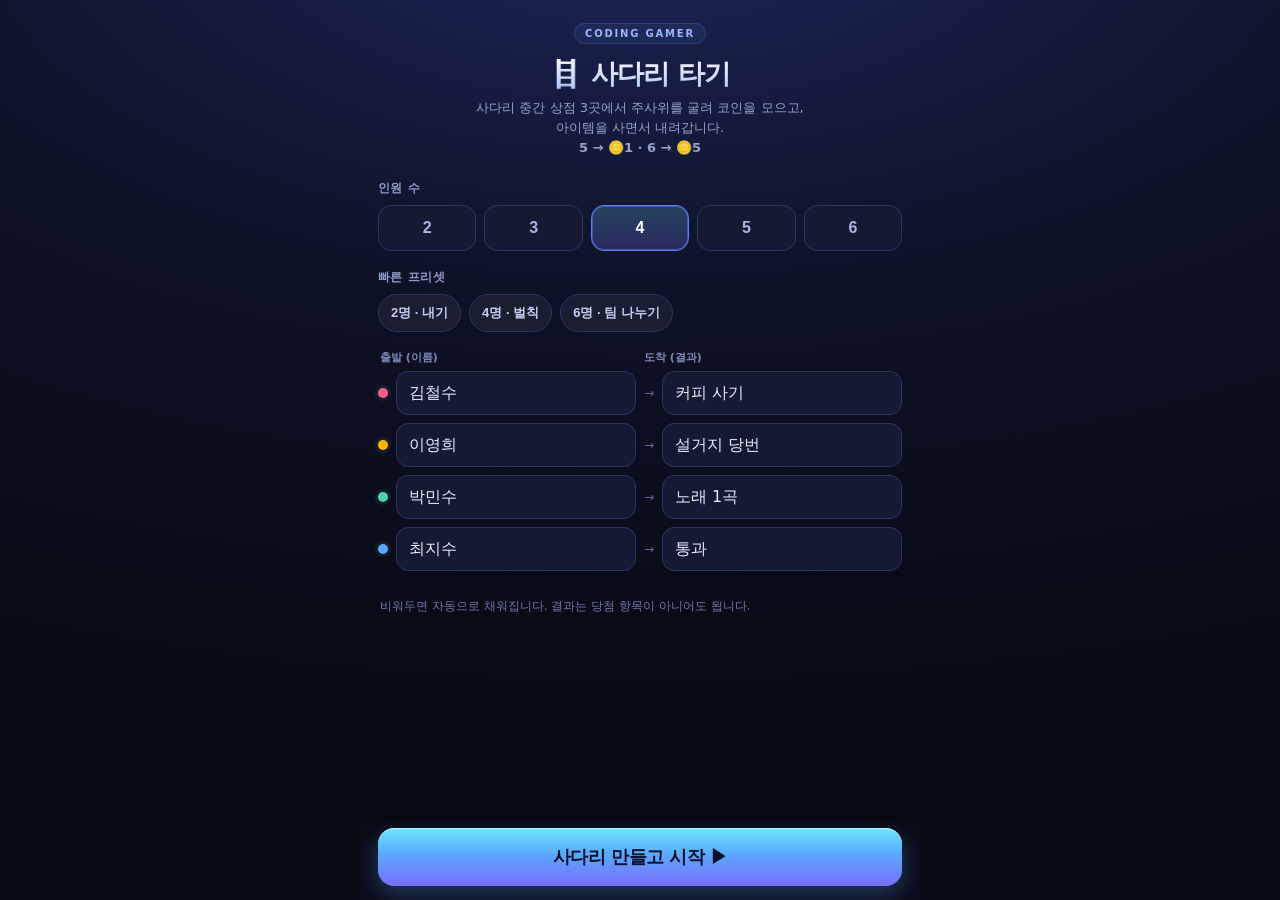
==== commit ad63b034: "프리셋 버튼 표시·화면 최대 폭 정리" ====
--- a/ladder/index.html
+++ b/ladder/index.html
@@ -34,6 +34,8 @@
     height:100vh;
     height:100dvh;
     width:100%;
+    max-width:560px;
+    margin:0 auto;
     overflow:hidden;
   }
   .screen{
@@ -1245,6 +1247,7 @@
   });
 
   /* ---------------- 초기화 ---------------- */
+  initPresets();
   applyPreset(1);
   setCount(4);
 })();
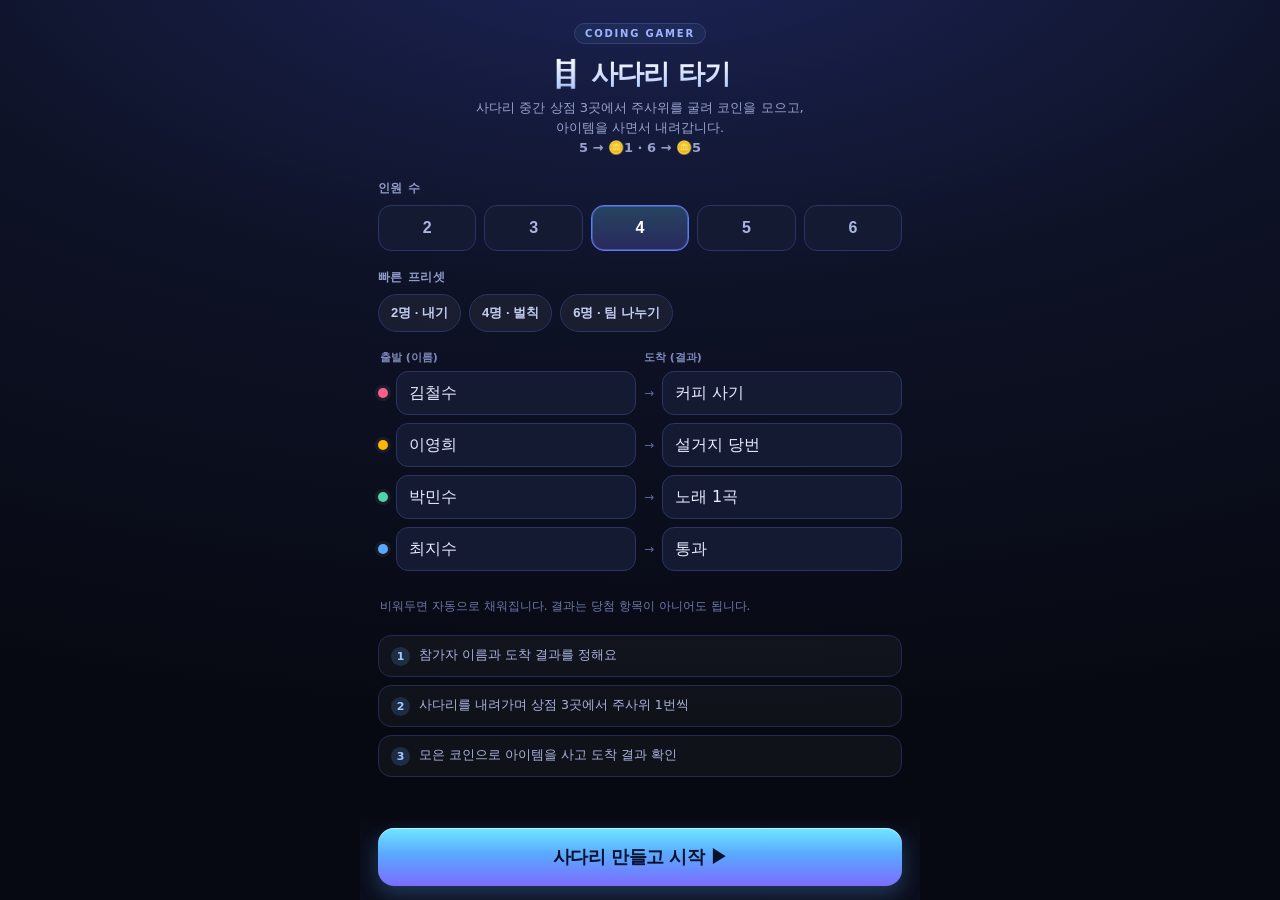
==== commit 6d34e1c9: "모바일 여백·안내 블록·결과 화면 정리" ====
--- a/ladder/index.html
+++ b/ladder/index.html
@@ -153,6 +153,18 @@
   .prow input::placeholder{color:#5b659a}
   .prow input:focus{outline:none;border-color:#5f7cf5;background:#1a2044}
   .hint{color:#6f7aa8;font-size:12px;line-height:1.5;margin:0 2px}
+  .howto{display:flex;flex-direction:column;gap:8px;margin:2px 0 4px}
+  .how{
+    display:flex;gap:9px;align-items:flex-start;
+    background:rgba(255,255,255,.035);border:1px solid #222a50;
+    border-radius:13px;padding:10px 12px;
+    font-size:12.5px;color:#a9b4dd;line-height:1.45;
+  }
+  .how b{
+    flex:0 0 auto;width:19px;height:19px;border-radius:50%;
+    background:rgba(90,169,255,.18);color:#9ec9ff;font-size:11px;font-weight:900;
+    display:flex;align-items:center;justify-content:center;margin-top:1px;
+  }
   .setup-foot{
     flex:0 0 auto;
     padding:12px 18px 14px;
@@ -192,7 +204,7 @@
     overflow:hidden;
   }
   #ladder{display:block;width:100%;height:100%;touch-action:manipulation}
-  .band{fill:rgba(255,209,102,.075);stroke:rgba(255,209,102,.22);stroke-width:1;stroke-dasharray:5 5}
+  .band{fill:rgba(255,196,64,.13);stroke:rgba(255,209,102,.35);stroke-width:1;stroke-dasharray:5 5}
   .rail{stroke:#aebcf5;stroke-width:7;stroke-linecap:round;opacity:.75}
   .rung{stroke:var(--gold);stroke-width:7;stroke-linecap:round;opacity:.92}
   .pname{font-size:13px;font-weight:800;fill:#dfe6ff;text-anchor:middle}
@@ -234,7 +246,7 @@
 
   /* ---------- 결과 화면 ---------- */
   #screen-result{overflow-y:auto;-webkit-overflow-scrolling:touch}
-  .result-list{padding:6px 16px 10px;display:flex;flex-direction:column;gap:9px}
+  .result-list{padding:6px 16px 10px;display:flex;flex-direction:column;gap:9px;flex:1 1 auto}
   .rrow{
     display:flex;align-items:center;gap:10px;
     background:linear-gradient(180deg,rgba(255,255,255,.06),rgba(255,255,255,.02));
@@ -397,6 +409,11 @@
         <div id="rows"></div>
       </div>
       <p class="hint">비워두면 자동으로 채워집니다. 결과는 당첨 항목이 아니어도 됩니다.</p>
+      <div class="howto">
+        <div class="how"><b>1</b><span>참가자 이름과 도착 결과를 정해요</span></div>
+        <div class="how"><b>2</b><span>사다리를 내려가며 상점 3곳에서 주사위 1번씩</span></div>
+        <div class="how"><b>3</b><span>모은 코인으로 아이템을 사고 도착 결과 확인</span></div>
+      </div>
     </div>
     <div class="setup-foot">
       <button id="btn-start" class="primary big">사다리 만들고 시작 ▶</button>
@@ -622,7 +639,7 @@
     var W = Math.max(240, stage.clientWidth || 360);
     var H = Math.max(300, stage.clientHeight || 480);
     var n = S.count;
-    var padL = 20, padR = 54;
+    var padL = 30, padR = 54;
     var usable = Math.max(40, W - padL - padR);
     var colW = n > 1 ? usable / (n - 1) : usable;
     var yTop = 58;
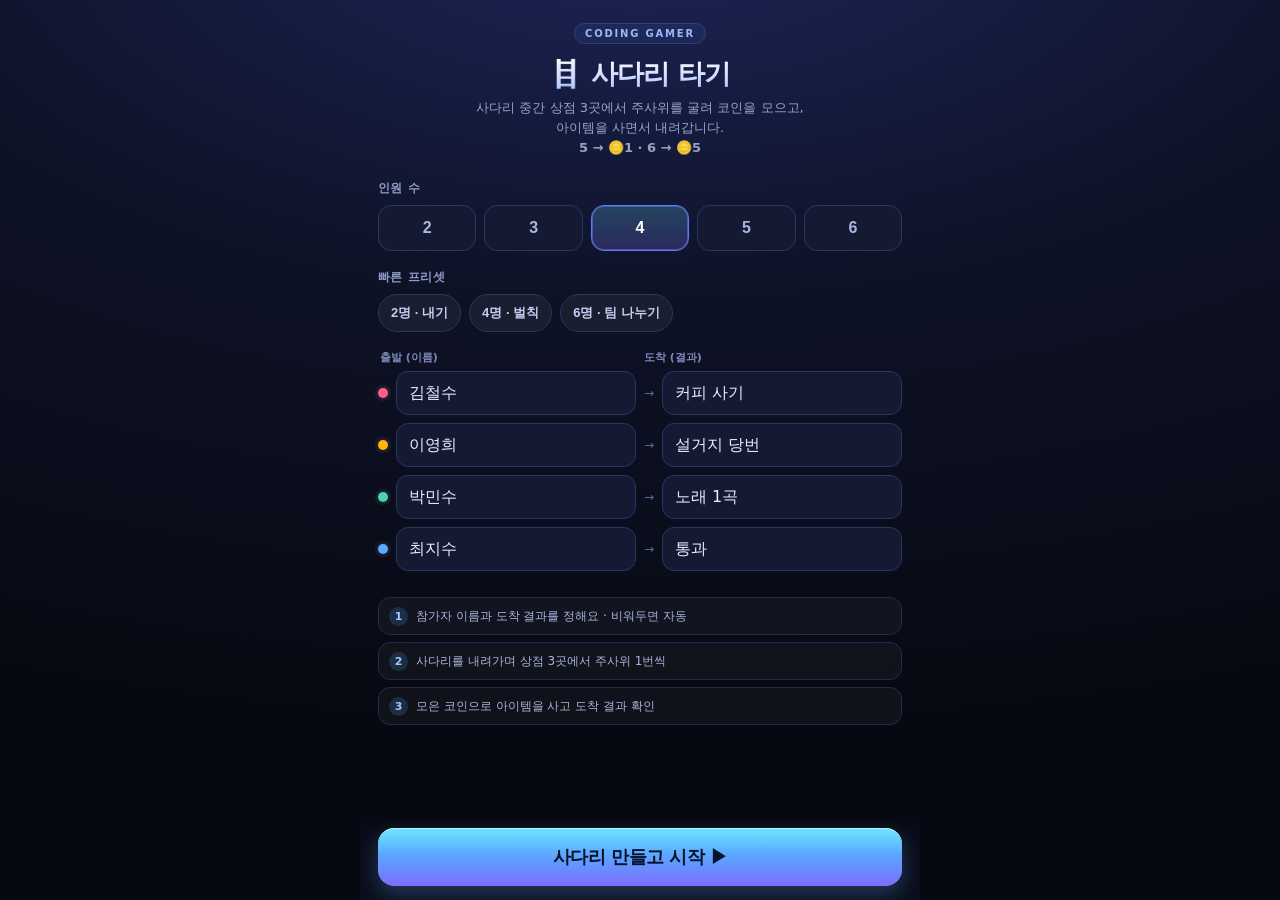
==== commit ea397847: "설정 화면 안내 블록 컴팩트화" ====
--- a/ladder/index.html
+++ b/ladder/index.html
@@ -153,12 +153,12 @@
   .prow input::placeholder{color:#5b659a}
   .prow input:focus{outline:none;border-color:#5f7cf5;background:#1a2044}
   .hint{color:#6f7aa8;font-size:12px;line-height:1.5;margin:0 2px}
-  .howto{display:flex;flex-direction:column;gap:8px;margin:2px 0 4px}
+  .howto{display:flex;flex-direction:column;gap:7px;margin:0 0 2px}
   .how{
-    display:flex;gap:9px;align-items:flex-start;
+    display:flex;gap:8px;align-items:center;
     background:rgba(255,255,255,.035);border:1px solid #222a50;
-    border-radius:13px;padding:10px 12px;
-    font-size:12.5px;color:#a9b4dd;line-height:1.45;
+    border-radius:12px;padding:8px 10px;
+    font-size:12px;color:#a9b4dd;line-height:1.4;
   }
   .how b{
     flex:0 0 auto;width:19px;height:19px;border-radius:50%;
@@ -408,9 +408,8 @@
         <div class="prow-head"><span>출발 (이름)</span><span>도착 (결과)</span></div>
         <div id="rows"></div>
       </div>
-      <p class="hint">비워두면 자동으로 채워집니다. 결과는 당첨 항목이 아니어도 됩니다.</p>
       <div class="howto">
-        <div class="how"><b>1</b><span>참가자 이름과 도착 결과를 정해요</span></div>
+        <div class="how"><b>1</b><span>참가자 이름과 도착 결과를 정해요 · 비워두면 자동</span></div>
         <div class="how"><b>2</b><span>사다리를 내려가며 상점 3곳에서 주사위 1번씩</span></div>
         <div class="how"><b>3</b><span>모은 코인으로 아이템을 사고 도착 결과 확인</span></div>
       </div>
